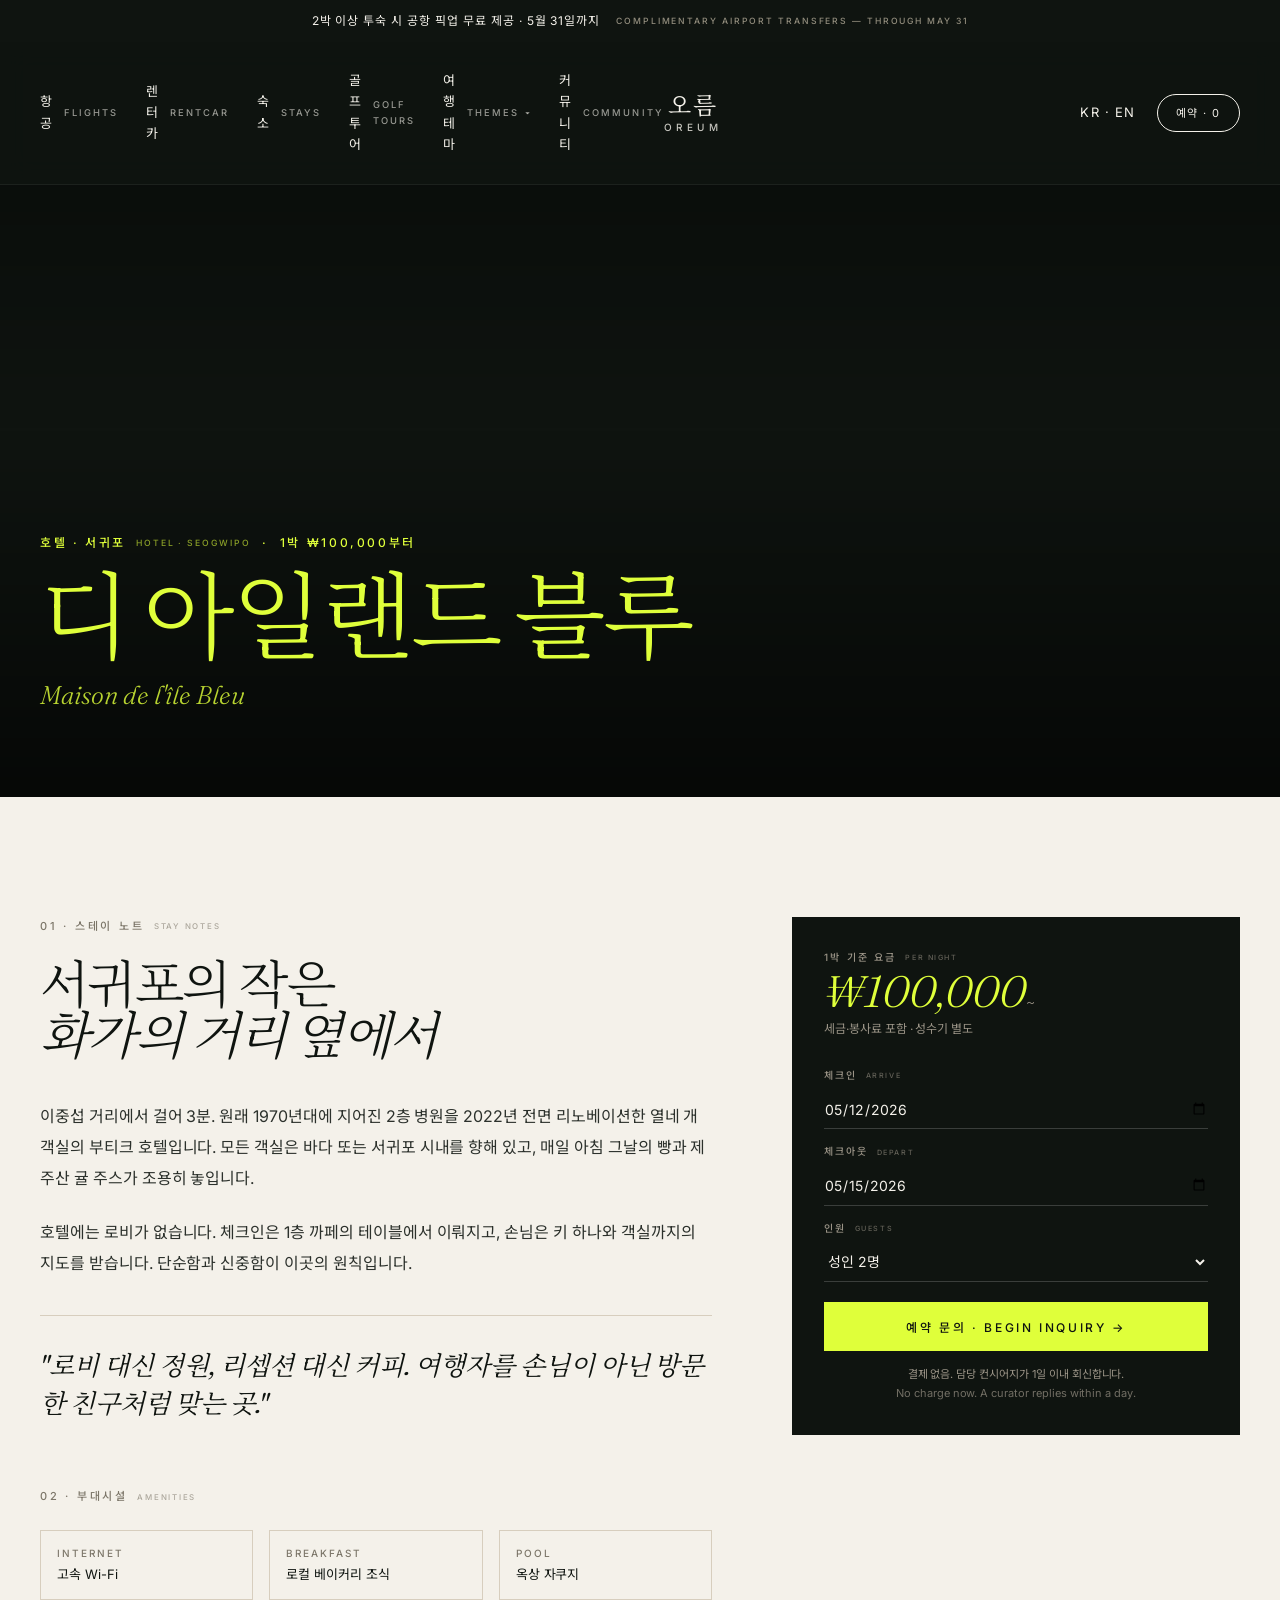
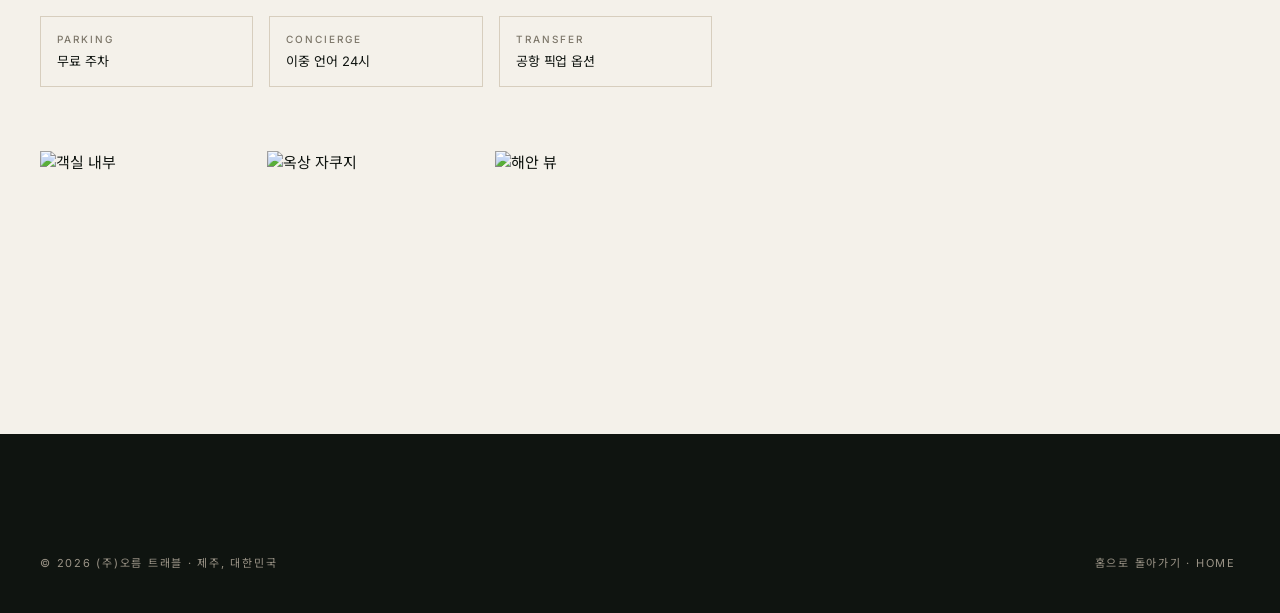
==== pages/stay.html @ 896212c9 "Add files via upload" ====
<!doctype html>
<html lang="ko">
<head>
<meta charset="utf-8">
<meta name="viewport" content="width=device-width,initial-scale=1">
<title>디 아일랜드 블루 · Maison de l'île Bleu — 오름 OREUM</title>
<link rel="preconnect" href="https://fonts.googleapis.com">
<link rel="preconnect" href="https://fonts.gstatic.com" crossorigin>
<link href="https://fonts.googleapis.com/css2?family=Fraunces:ital,opsz,wght@0,9..144,300;0,9..144,400;0,9..144,500;1,9..144,300;1,9..144,400&family=Inter:wght@300;400;500&family=Noto+Sans+KR:wght@300;400;500;700&family=Noto+Serif+KR:wght@300;400;500&display=swap" rel="stylesheet">
<link rel="stylesheet" href="../assets/css/style.css">
<style>
/* Stay detail specific */
.stay-hero{
  position:relative;min-height:68vh;padding:var(--pad);
  background-size:cover;background-position:center;
  display:flex;align-items:flex-end;
  color:var(--lime);
}
.stay-hero::after{content:"";position:absolute;inset:0;background:linear-gradient(180deg,rgba(0,0,0,.3) 0%,rgba(0,0,0,0) 40%,rgba(0,0,0,.6) 100%);z-index:1}
.stay-hero .inner{position:relative;z-index:2;max-width:var(--wrap);margin:0 auto;width:100%;padding-bottom:40px}
.stay-hero h1{font-family:var(--serif);font-size:clamp(52px,7.4vw,108px);font-weight:300;line-height:.95;letter-spacing:-0.03em;color:var(--lime);margin:0;max-width:16ch}
.stay-hero .alt{font-family:var(--serif);font-style:italic;font-weight:300;font-size:clamp(20px,2vw,28px);color:var(--lime);opacity:.82;margin:12px 0 0}

.detail{padding:120px 0;background:var(--paper);color:var(--ink)}
.detail .grid{display:grid;grid-template-columns:1.5fr 1fr;gap:80px;align-items:start}
.detail .prose{font-family:var(--sans);font-size:16px;line-height:1.95;color:var(--ink-3)}
.detail .prose p{margin:0 0 22px}
.detail .prose .pull{
  font-family:var(--serif);font-style:italic;font-weight:400;
  font-size:26px;line-height:1.45;color:var(--ink);
  border-top:1px solid var(--line);padding-top:32px;margin-top:36px;
}

.amenities{display:grid;grid-template-columns:repeat(3,1fr);gap:16px;margin-top:24px}
.amenity{
  border:1px solid var(--line);padding:14px 16px;
  font-family:var(--sans);font-size:13px;color:var(--ink);
}
.amenity strong{display:block;font-size:10px;letter-spacing:.2em;color:var(--mute);margin-bottom:3px;text-transform:uppercase;font-weight:500}

.booking{
  background:var(--ink);color:var(--paper);
  padding:32px;position:sticky;top:100px;
}
.booking .label{font-family:var(--sans);font-size:10px;letter-spacing:.22em;text-transform:uppercase;color:var(--mute-on-dark);margin:0 0 4px;font-weight:500}
.booking .price{font-family:var(--serif);font-style:italic;font-weight:300;font-size:44px;line-height:1;color:var(--lime);margin:0 0 6px}
.booking .per{font-family:var(--sans);font-size:12px;color:var(--mute-on-dark);margin:0 0 28px}
.booking .field{margin-bottom:14px}
.booking .field label{display:block;font-family:var(--sans);font-size:10px;letter-spacing:.2em;text-transform:uppercase;color:var(--mute-on-dark);margin-bottom:6px;font-weight:500}
.booking .field input,.booking .field select{
  width:100%;background:transparent;border:0;border-bottom:1px solid rgba(255,255,255,.18);
  padding:10px 0;font-family:var(--sans);font-size:14px;color:var(--paper);outline:none;
}
.booking .btn{
  display:block;width:100%;background:var(--lime);color:var(--ink);
  border:0;padding:16px;margin-top:20px;
  font-family:var(--sans);font-size:12px;font-weight:500;letter-spacing:.22em;text-transform:uppercase;
}
.booking .btn:hover{background:var(--lime-soft)}

.gallery{display:grid;grid-template-columns:repeat(3,1fr);gap:10px;margin-top:64px}
.gallery img{aspect-ratio:4/3;object-fit:cover;width:100%;height:100%}
</style>
</head>
<body>

<div class="announce">
  2박 이상 투숙 시 공항 픽업 무료 제공 · 5월 31일까지
  <span class="en">Complimentary airport transfers — through May 31</span>
</div>

<header class="site-nav" id="siteNav">
  <nav class="nav-left">
    <a href="../index.html#flight">항공 <span class="en">FLIGHTS</span></a>
    <a href="../index.html#rentcar">렌터카 <span class="en">RENTCAR</span></a>
    <a href="../index.html#stays">숙소 <span class="en">STAYS</span></a>
    <a href="../index.html#golf">골프투어 <span class="en">GOLF TOURS</span></a>
    <div class="has-sub">
      <a href="../index.html#themes" class="parent">여행테마 <span class="en">THEMES</span> <span class="caret" aria-hidden="true">▾</span></a>
      <div class="sub" role="menu">
        <a href="../index.html#group" role="menuitem">단체관광 <span class="en">GROUP TOURS</span></a>
        <a href="../index.html#vip" role="menuitem">VIP 의전 <span class="en">VIP PROTOCOL</span></a>
        <a href="../index.html#longstay" role="menuitem">한달살기 <span class="en">MONTHLY STAY</span></a>
      </div>
    </div>
    <a href="../index.html#community">커뮤니티 <span class="en">COMMUNITY</span></a>
  </nav>
  <a href="../index.html" class="brand">
    <span class="brand-ko">오름</span>
    <span class="brand-en">OREUM</span>
  </a>
  <div class="nav-right">
    <a href="#" class="lang">KR · EN</a>
    <a href="#" class="pill">예약 · 0</a>
  </div>
</header>

<!-- Stay hero -->
<section class="stay-hero" style="background-image:url('https://images.unsplash.com/photo-1566073771259-6a8506099945?w=2400&q=90');">
  <div class="inner">
    <p class="eyebrow">호텔 · 서귀포 <span class="en">HOTEL · SEOGWIPO</span> &nbsp;·&nbsp; 1박 ₩100,000부터</p>
    <h1>디 아일랜드 블루</h1>
    <p class="alt">Maison de l'île Bleu</p>
  </div>
</section>

<!-- Detail -->
<section class="detail">
  <div class="wrap">
    <div class="grid">
      <div>
        <p class="section-label">01 · 스테이 노트 <span class="en">STAY NOTES</span></p>
        <h2 class="display" style="font-size:clamp(36px,4vw,64px);max-width:18ch">서귀포의 작은<br><em>화가의 거리 옆에서</em></h2>
        <div class="prose" style="margin-top:40px">
          <p>이중섭 거리에서 걸어 3분. 원래 1970년대에 지어진 2층 병원을 2022년 전면 리노베이션한 열네 개 객실의 부티크 호텔입니다. 모든 객실은 바다 또는 서귀포 시내를 향해 있고, 매일 아침 그날의 빵과 제주산 귤 주스가 조용히 놓입니다.</p>
          <p>호텔에는 로비가 없습니다. 체크인은 1층 까페의 테이블에서 이뤄지고, 손님은 키 하나와 객실까지의 지도를 받습니다. 단순함과 신중함이 이곳의 원칙입니다.</p>
          <p class="pull">"로비 대신 정원, 리셉션 대신 커피. 여행자를 손님이 아닌 방문한 친구처럼 맞는 곳."</p>
        </div>

        <p class="section-label" style="margin-top:64px">02 · 부대시설 <span class="en">AMENITIES</span></p>
        <div class="amenities">
          <div class="amenity"><strong>INTERNET</strong>고속 Wi-Fi</div>
          <div class="amenity"><strong>BREAKFAST</strong>로컬 베이커리 조식</div>
          <div class="amenity"><strong>POOL</strong>옥상 자쿠지</div>
          <div class="amenity"><strong>PARKING</strong>무료 주차</div>
          <div class="amenity"><strong>CONCIERGE</strong>이중 언어 24시</div>
          <div class="amenity"><strong>TRANSFER</strong>공항 픽업 옵션</div>
        </div>

        <div class="gallery">
          <img src="https://images.unsplash.com/photo-1578683010236-d716f9a3f461?w=800&q=85" alt="객실 내부">
          <img src="https://images.unsplash.com/photo-1590490360182-c33d57733427?w=800&q=85" alt="옥상 자쿠지">
          <img src="https://images.unsplash.com/photo-1520250497591-112f2f40a3f4?w=800&q=85" alt="해안 뷰">
        </div>
      </div>

      <!-- Booking card -->
      <aside>
        <div class="booking">
          <p class="label">1박 기준 요금 <span class="en">PER NIGHT</span></p>
          <p class="price">₩100,000<span style="font-size:14px;color:var(--mute-on-dark);font-style:normal;font-family:var(--sans);letter-spacing:.1em">~</span></p>
          <p class="per">세금·봉사료 포함 · 성수기 별도</p>

          <div class="field">
            <label>체크인 <span class="en">ARRIVE</span></label>
            <input type="date" value="2026-05-12">
          </div>
          <div class="field">
            <label>체크아웃 <span class="en">DEPART</span></label>
            <input type="date" value="2026-05-15">
          </div>
          <div class="field">
            <label>인원 <span class="en">GUESTS</span></label>
            <select>
              <option>성인 2명</option>
              <option>성인 1명</option>
              <option>성인 2명 + 아동 1명</option>
              <option>성인 3명 이상</option>
            </select>
          </div>

          <button type="button" class="btn">예약 문의 · BEGIN INQUIRY →</button>
          <p style="font-family:var(--sans);font-size:11px;color:var(--mute-on-dark);margin:14px 0 0;line-height:1.7;text-align:center">
            결제 없음. 담당 컨시어지가 1일 이내 회신합니다.<br>
            <span style="opacity:.7">No charge now. A curator replies within a day.</span>
          </p>
        </div>
      </aside>
    </div>
  </div>
</section>

<!-- Footer (abbreviated) -->
<footer class="site-footer">
  <div class="wrap">
    <div class="foot-bottom" style="border:0;padding-top:0">
      <span>© 2026 (주)오름 트래블 · 제주, 대한민국</span>
      <span class="foot-meta">
        <a href="../index.html">홈으로 돌아가기 · HOME</a>
      </span>
    </div>
  </div>
</footer>

<script src="../assets/js/main.js" defer></script>
</body>
</html>
---- assets/css/style.css ----
/* =====================================================
   OREUM · 오름
   Premium Jeju travel studio — editorial landing page
   Style: Lime yellow serif / Dark + Cream
   Fonts: Fraunces + Noto Serif KR (serif display)
          Inter + Noto Sans KR (sans body)
   ===================================================== */

:root{
  --lime: #DFFF3A;
  --lime-soft: #F1FFB2;
  --ink: #0F1410;
  --ink-2: #1A201B;
  --ink-3: #2C312C;
  --paper: #F4F1EA;
  --paper-2: #EDE8DC;
  --sand: #D9CEB8;
  --mute: #7C7669;
  --mute-on-dark: #9B9487;
  --line: #D7CEBE;
  --line-dark: rgba(255,255,255,.12);

  --serif: 'Fraunces','Noto Serif KR',Georgia,'Nanum Myeongjo','Batang',serif;
  --sans:  'Inter','Noto Sans KR','Apple SD Gothic Neo',-apple-system,BlinkMacSystemFont,sans-serif;

  --wrap: 1400px;
  --pad: 40px;
}

/* ---------- Reset ---------- */
*,*::before,*::after{box-sizing:border-box}
html{scroll-behavior:smooth}
html,body{margin:0;padding:0}
body{
  font-family:var(--sans);
  background:var(--ink);
  color:var(--paper);
  font-size:15px;
  line-height:1.65;
  -webkit-font-smoothing:antialiased;
  -moz-osx-font-smoothing:grayscale;
  letter-spacing:-0.003em;
}
img{max-width:100%;display:block}
a{color:inherit;text-decoration:none;transition:color .25s,opacity .25s}
a:hover{opacity:.72}
button{font-family:inherit;cursor:pointer}
h1,h2,h3,h4,h5{margin:0;font-weight:400;letter-spacing:-0.02em}

.wrap{max-width:var(--wrap);margin:0 auto;padding:0 var(--pad)}

/* Bilingual label pattern: Korean primary, English secondary */
.en{
  display:inline-block;
  font-family:var(--sans);
  font-size:.72em;
  letter-spacing:.22em;
  opacity:.6;
  margin-left:.5em;
  vertical-align:.1em;
  text-transform:uppercase;
  font-weight:500;
}

/* Display typography */
.display{
  font-family:var(--serif);
  font-weight:300;
  line-height:1;
  letter-spacing:-0.03em;
}
.display em{font-style:italic;font-weight:300}
.display-inline{font-family:var(--serif);font-weight:300;line-height:.95;letter-spacing:-0.025em}
.display-inline em{font-style:italic;font-weight:300}
.display-sub{
  font-family:var(--serif);
  font-style:italic;
  font-weight:300;
  font-size:22px;
  margin:12px 0 0;
  letter-spacing:.005em;
}
.display-sub.muted{color:var(--mute)}
.on-dark-muted{color:var(--mute-on-dark)}
.on-ink-muted{color:var(--ink-3)}
.on-lime{color:var(--lime)}
.on-light{color:var(--paper)}

.section-label{
  font-family:var(--sans);
  font-size:11px;
  font-weight:500;
  letter-spacing:.25em;
  color:var(--mute);
  text-transform:uppercase;
  margin:0 0 24px;
}
.section-label.on-dark{color:var(--mute-on-dark)}
.eyebrow{
  color:var(--lime);
  font-family:var(--sans);
  font-size:12px;
  font-weight:500;
  letter-spacing:.22em;
  text-transform:uppercase;
  margin:0 0 20px;
}

/* ---------- Announcement ---------- */
.announce{
  background:var(--ink);
  color:var(--paper);
  text-align:center;
  padding:11px 24px;
  font-family:var(--sans);
  font-size:12px;
  letter-spacing:.08em;
}
.announce .en{color:var(--sand);opacity:.65;margin-left:12px}

/* ---------- Header ---------- */
.site-nav{
  position:sticky;top:0;z-index:50;
  display:grid;grid-template-columns:1fr auto 1fr;
  align-items:center;
  padding:22px var(--pad);
  background:rgba(15,20,16,.92);
  backdrop-filter:saturate(150%) blur(14px);
  -webkit-backdrop-filter:saturate(150%) blur(14px);
  border-bottom:1px solid rgba(255,255,255,.06);
  color:var(--paper);
}
.site-nav a{color:var(--paper)}
.nav-left{display:flex;gap:28px;font-family:var(--sans);font-size:13px;letter-spacing:.08em;font-weight:400;align-items:center;position:relative}
.nav-left > a,.nav-left .has-sub > a{color:var(--paper);padding:6px 0;display:inline-flex;align-items:center;gap:6px}
.has-sub{position:relative}
.has-sub .caret{font-size:10px;opacity:.7;transition:transform .2s}
.has-sub:hover .caret{transform:rotate(180deg)}
.has-sub .sub{
  position:absolute;top:100%;left:-14px;
  min-width:260px;
  background:rgba(15,20,16,.98);
  backdrop-filter:saturate(150%) blur(14px);
  -webkit-backdrop-filter:saturate(150%) blur(14px);
  border:1px solid rgba(255,255,255,.08);
  border-radius:4px;
  padding:10px 0;margin-top:8px;
  opacity:0;pointer-events:none;transform:translateY(-6px);
  transition:opacity .18s ease,transform .18s ease;
  z-index:60;
  box-shadow:0 20px 40px -20px rgba(0,0,0,.6);
}
.has-sub:hover .sub,.has-sub:focus-within .sub{opacity:1;pointer-events:auto;transform:translateY(0)}
.has-sub .sub a{
  display:block;padding:12px 20px;font-size:13px;color:var(--paper);
  border-left:2px solid transparent;
}
.has-sub .sub a:hover{
  background:rgba(223,255,58,.06);
  color:var(--lime);
  border-left-color:var(--lime);
  opacity:1;
}
.has-sub .sub a .en{color:var(--mute-on-dark);opacity:.75}
.nav-right{display:flex;justify-content:flex-end;gap:22px;align-items:center;font-family:var(--sans);font-size:13px;letter-spacing:.08em}
.brand{text-align:center;line-height:1}
.brand-ko{display:block;font-family:var(--serif);font-size:24px;letter-spacing:.08em;font-weight:400}
.brand-en{display:block;font-family:var(--sans);font-size:10px;letter-spacing:.45em;margin-top:4px;opacity:.8;font-weight:500}
.pill{
  display:inline-block;border:1px solid var(--paper);border-radius:999px;
  padding:9px 18px;font-size:11px;letter-spacing:.14em;
}

/* ---------- Hero ---------- */
.hero{
  position:relative;
  min-height:92vh;
  color:var(--lime);
  padding:80px var(--pad) 72px;
  display:flex;flex-direction:column;justify-content:flex-end;
  overflow:hidden;
}
.hero-bg{
  position:absolute;inset:0;
  background-size:cover;background-position:center;
  z-index:0;
}
.hero-inner{position:relative;z-index:2;max-width:var(--wrap);margin:0 auto;width:100%}
.hero .display{
  color:var(--lime);
  font-size:clamp(64px,10vw,148px);
  max-width:16ch;
}
.hero .display-sub{color:var(--lime);opacity:.85;font-size:clamp(20px,2.2vw,30px)}
.hero-lede{
  color:var(--lime);
  font-family:var(--sans);
  font-size:15px;
  line-height:1.75;
  font-weight:400;
  max-width:46ch;
  margin:28px 0 0;
}
.hero-foot{
  position:absolute;left:var(--pad);right:var(--pad);bottom:36px;z-index:3;
  display:flex;justify-content:space-between;align-items:center;
  color:var(--paper);font-family:var(--sans);font-size:11px;letter-spacing:.18em;text-transform:uppercase;
}
.counter{font-family:var(--serif);font-style:italic;font-size:15px;text-transform:none;letter-spacing:0;color:var(--paper)}
.counter b{font-style:normal;font-weight:400;color:var(--lime)}
.dots{display:flex;gap:8px;align-items:center}
.dot{width:32px;height:1px;background:rgba(255,255,255,.35)}
.dot.on{background:var(--lime);height:2px}
.place .en{color:var(--paper);opacity:.55}

/* ---------- Section chrome ---------- */
.section{padding:140px 0}
.section.light{background:var(--paper);color:var(--ink)}
.section.dark{background:var(--ink);color:var(--paper)}

.intro-grid{
  display:grid;grid-template-columns:1fr 1.2fr;
  gap:80px;align-items:start;
}
.intro-grid .display{font-size:clamp(44px,5.4vw,84px)}
.body-prose{font-family:var(--sans);font-size:16px;line-height:1.9;color:var(--ink-3);max-width:54ch}
.body-prose.on-dark{color:#C8C3B6}
.body-prose p{margin:0 0 22px}
.body-prose .sig{
  font-family:var(--serif);font-style:italic;font-size:22px;
  color:var(--ink);margin:32px 0 0;
}
.body-prose.on-dark .sig{color:var(--lime)}

/* ---------- Wide feature ---------- */
.wide{
  position:relative;
  min-height:64vh;
  background-size:cover;background-position:center;
  display:flex;align-items:flex-end;
  padding:80px var(--pad);
  color:var(--lime);
}
.wide-inner{max-width:var(--wrap);margin:0 auto;width:100%;position:relative;z-index:2}
.wide .display{color:var(--lime);font-size:clamp(48px,7.2vw,116px);max-width:18ch}
.wide .display-sub{color:var(--lime);opacity:.85;font-size:clamp(18px,2vw,26px)}
.wide .hero-lede{max-width:52ch}

/* ---------- Trails / Journeys ---------- */
.trails{display:grid;grid-template-columns:repeat(12,1fr);gap:48px 32px}
.trail{grid-column:span 4;display:block;color:var(--paper)}
.trail.t-1{grid-column:1/span 5;margin-top:40px}
.trail.t-2{grid-column:7/span 6}
.trail.t-3{grid-column:2/span 4;margin-top:32px}
.trail.t-4{grid-column:7/span 5}

.trail .ph{
  position:relative;overflow:hidden;
  aspect-ratio:4/5;
  background:#222 center/cover no-repeat;
  transition:transform .6s ease;
}
.trail.t-2 .ph,.trail.t-4 .ph{aspect-ratio:16/11}
.trail:hover .ph{transform:scale(1.015)}
.trail .ph::after{
  content:"";position:absolute;inset:0;
  background:linear-gradient(180deg,transparent 55%,rgba(0,0,0,.55) 100%);
  z-index:1;
}
.trail .badge{
  position:absolute;top:22px;left:22px;z-index:2;
  background:var(--lime);color:var(--ink);
  font-family:var(--sans);font-size:10px;font-weight:500;
  letter-spacing:.22em;text-transform:uppercase;
  padding:8px 14px;border-radius:999px;
}
.trail h3{
  position:absolute;left:30px;right:30px;bottom:26px;z-index:2;
  color:var(--lime);
  font-size:clamp(36px,4.4vw,64px);
  font-weight:300;
  line-height:.95;
}
.trail-meta{
  margin-top:20px;
  display:flex;gap:14px;align-items:center;flex-wrap:wrap;
  font-family:var(--sans);font-size:11px;letter-spacing:.18em;text-transform:uppercase;
  color:var(--paper);
}
.trail-meta .sep{color:var(--mute-on-dark)}
.trail-desc{
  color:#C8C3B6;font-family:var(--sans);font-size:14px;
  line-height:1.7;max-width:48ch;margin:12px 0 0;
}
.trail-desc.en{color:#8F887A;font-size:13px;font-style:italic;margin-top:4px}

/* ---------- Quote ---------- */
.quote-sec{padding:140px 0;text-align:center}
.quote-sec.dark{background:var(--ink);border-top:1px solid var(--line-dark)}
.quote-ko{
  font-family:var(--serif);font-weight:400;
  font-size:clamp(28px,4vw,52px);
  line-height:1.35;letter-spacing:-0.02em;
  max-width:26ch;margin:0 auto;
  color:var(--lime);
}
.quote-ko em{font-style:italic;font-weight:300}
.quote-en{
  font-family:var(--serif);font-style:italic;font-weight:300;
  font-size:clamp(18px,1.6vw,24px);line-height:1.4;
  color:var(--lime);opacity:.72;max-width:52ch;
  margin:24px auto 0;
}
.quote-sec cite{
  display:block;margin-top:36px;
  font-family:var(--sans);font-style:normal;
  font-size:11px;letter-spacing:.25em;text-transform:uppercase;
  color:var(--mute-on-dark);
}

/* ---------- Stays ---------- */
.stays-head{
  display:flex;justify-content:space-between;align-items:flex-end;
  margin-bottom:56px;flex-wrap:wrap;gap:24px;
}
.stays-head .display{font-size:clamp(40px,5vw,78px)}
.stays-tabs{
  display:flex;gap:26px;flex-wrap:wrap;
  font-family:var(--sans);font-size:12px;letter-spacing:.14em;
}
.stays-tabs a{color:var(--mute-on-dark);padding-bottom:6px;border-bottom:1px solid transparent}
.stays-tabs a.on{color:var(--lime);border-bottom-color:var(--lime)}

.stays{display:grid;grid-template-columns:repeat(3,minmax(0,1fr));gap:56px 28px}
.stay{display:block;color:var(--paper)}
.stay .ph{
  aspect-ratio:3/2;overflow:hidden;margin-bottom:18px;
  background:#222;
}
.stay .ph img{
  width:100%;height:100%;object-fit:cover;
  transition:transform .6s ease;
}
.stay:hover .ph img{transform:scale(1.03)}
.stay .chip{
  font-family:var(--sans);font-size:10px;font-weight:500;
  letter-spacing:.22em;text-transform:uppercase;
  color:var(--lime);margin:0 0 10px;
}
.stay .row{
  display:flex;justify-content:space-between;align-items:flex-start;gap:14px;
}
.stay h3{
  font-family:var(--serif);font-size:22px;font-weight:400;
  letter-spacing:-0.015em;line-height:1.2;
}
.stay .alt-title{
  font-family:var(--serif);font-style:italic;font-weight:300;
  font-size:14px;color:var(--mute-on-dark);margin:4px 0 6px;
}
.stay .loc{
  font-family:var(--sans);font-size:13px;color:var(--mute-on-dark);margin:0;
}
.stay .price{
  font-family:var(--serif);font-style:italic;font-weight:400;
  font-size:20px;color:var(--lime);text-align:right;white-space:nowrap;
  line-height:1.2;
}
.stay .price small{
  display:block;font-family:var(--sans);font-style:normal;font-size:10px;
  font-weight:500;letter-spacing:.15em;color:var(--mute-on-dark);
  text-transform:uppercase;margin-top:2px;
}

.view-all-wrap{text-align:center;margin-top:72px}
.view-all{
  display:inline-block;padding-bottom:6px;
  font-family:var(--sans);font-size:13px;letter-spacing:.18em;text-transform:uppercase;
  color:var(--lime);border-bottom:1px solid var(--lime);
}

/* ---------- Journal ---------- */
.journal{display:grid;grid-template-columns:repeat(3,1fr);gap:44px 32px}
.article .ph{
  aspect-ratio:3/2;background:#ccc center/cover no-repeat;margin-bottom:18px;
}
.article .cat{
  font-family:var(--sans);font-size:10px;letter-spacing:.22em;text-transform:uppercase;
  color:var(--ink-3);margin:0 0 8px;font-weight:500;
}
.article h3{font-family:var(--serif);font-size:24px;font-weight:400;letter-spacing:-0.01em;line-height:1.25}
.article .alt-title{font-family:var(--serif);font-style:italic;font-weight:300;font-size:14px;color:var(--mute);margin:2px 0 10px}
.article .snippet{font-family:var(--sans);font-size:14px;color:var(--ink-3);line-height:1.7;margin:0}

/* ---------- CTA ---------- */
.cta{
  background:var(--lime);color:var(--ink);
  padding:140px 0;
}
.cta-grid{
  display:grid;grid-template-columns:1fr 1fr;gap:64px;align-items:end;
  max-width:var(--wrap);margin:0 auto;padding:0 var(--pad);
}
.cta .display{font-size:clamp(48px,6vw,104px);color:var(--ink)}
.cta .display em{color:var(--ink-2)}
.cta-lede{
  font-family:var(--sans);font-size:15px;line-height:1.85;
  max-width:44ch;color:var(--ink-3);margin:0 0 28px;
}
.cta-form{display:flex;gap:0;max-width:560px;border:1px solid var(--ink);background:transparent}
.cta-form input{
  flex:1;border:0;background:transparent;
  padding:16px 22px;font-family:var(--sans);font-size:14px;color:var(--ink);outline:none;
}
.cta-form input::placeholder{color:var(--ink-3);letter-spacing:.04em}
.cta-form button{
  background:var(--ink);color:var(--lime);border:0;
  padding:0 26px;font-family:var(--sans);font-size:11px;font-weight:500;
  letter-spacing:.22em;text-transform:uppercase;
  display:inline-flex;align-items:center;gap:10px;
}
.cta-form button span{font-size:16px}
.cta-form button:hover{background:var(--ink-2)}

/* ---------- Footer ---------- */
.site-footer{background:var(--ink);color:var(--paper);padding:120px 0 40px}
.foot-grid{
  display:grid;grid-template-columns:1.3fr 1fr 1fr 1fr 1fr;gap:48px;
  margin-bottom:80px;
}
.foot-brand .foot-word{
  font-family:var(--serif);font-style:italic;font-weight:300;
  font-size:64px;line-height:.9;letter-spacing:-0.035em;
  color:var(--lime);margin:0;
}
.foot-brand .foot-ko{
  font-family:var(--sans);font-size:13px;letter-spacing:.5em;
  color:var(--lime);margin:8px 0 18px;opacity:.85;
}
.foot-bio{
  font-family:var(--sans);font-size:13px;color:var(--mute-on-dark);
  max-width:34ch;line-height:1.8;margin:0;
}
.site-footer h5{
  font-family:var(--sans);font-size:11px;font-weight:500;
  letter-spacing:.22em;text-transform:uppercase;
  margin:0 0 20px;color:var(--paper);
}
.site-footer ul{list-style:none;padding:0;margin:0;display:flex;flex-direction:column;gap:11px}
.site-footer ul li{font-family:var(--sans);font-size:14px;color:var(--paper)}
.site-footer ul li a{color:var(--paper);opacity:.75}
.site-footer ul li a:hover{opacity:1;color:var(--lime)}
.cs-tel{
  font-family:var(--serif);font-style:italic;font-weight:300;
  font-size:24px;color:var(--lime);margin-bottom:4px;
}
.cs-hours{color:var(--mute-on-dark);font-size:12px;line-height:1.75}

.foot-bottom{
  display:flex;justify-content:space-between;align-items:center;
  padding-top:32px;border-top:1px solid var(--line-dark);
  font-family:var(--sans);font-size:11px;letter-spacing:.16em;text-transform:uppercase;
  color:var(--mute-on-dark);flex-wrap:wrap;gap:16px;
}
.foot-meta a{color:var(--mute-on-dark);margin:0 4px}
.foot-meta a:hover{color:var(--lime)}

/* ---------- Responsive ---------- */
@media(max-width:1024px){
  :root{--pad:28px}
  .nav-left,.nav-right>a:not(.pill){display:none}
  .has-sub .sub{position:static;opacity:1;pointer-events:auto;transform:none;box-shadow:none;background:transparent;border:0;padding:0;margin:0;min-width:0}
  .site-nav{grid-template-columns:auto 1fr auto}
  .intro-grid{grid-template-columns:1fr;gap:32px}
  .trails{grid-template-columns:1fr;gap:48px}
  .trail,.trail.t-1,.trail.t-2,.trail.t-3,.trail.t-4{grid-column:1/-1;margin-top:0}
  .trail .ph{aspect-ratio:16/10}
  .stays,.journal{grid-template-columns:1fr 1fr;gap:40px 24px}
  .cta-grid{grid-template-columns:1fr;gap:32px}
  .foot-grid{grid-template-columns:1fr 1fr;gap:40px}
  .section{padding:100px 0}
  .quote-sec{padding:100px 0}
  .cta{padding:100px 0}
  .hero{min-height:80vh}
}
@media(max-width:640px){
  :root{--pad:20px}
  .hero{min-height:70vh;padding-top:60px;padding-bottom:56px}
  .hero .display{font-size:52px}
  .intro-grid .display{font-size:40px}
  .wide{min-height:50vh}
  .wide .display{font-size:42px}
  .stays,.journal{grid-template-columns:1fr}
  .foot-grid{grid-template-columns:1fr;gap:32px}
  .cta-form{flex-direction:column;border:0}
  .cta-form input{border:1px solid var(--ink);padding:14px 18px}
  .cta-form button{padding:16px;margin-top:1px}
  .announce{font-size:11px}
  .announce .en{display:none}
  .stays-tabs{font-size:11px;gap:18px}
}

/* ---------- Motion ---------- */
@media(prefers-reduced-motion:no-preference){
  .reveal{opacity:0;transform:translateY(24px);transition:opacity .8s ease,transform .8s ease}
  .reveal.on{opacity:1;transform:none}
}
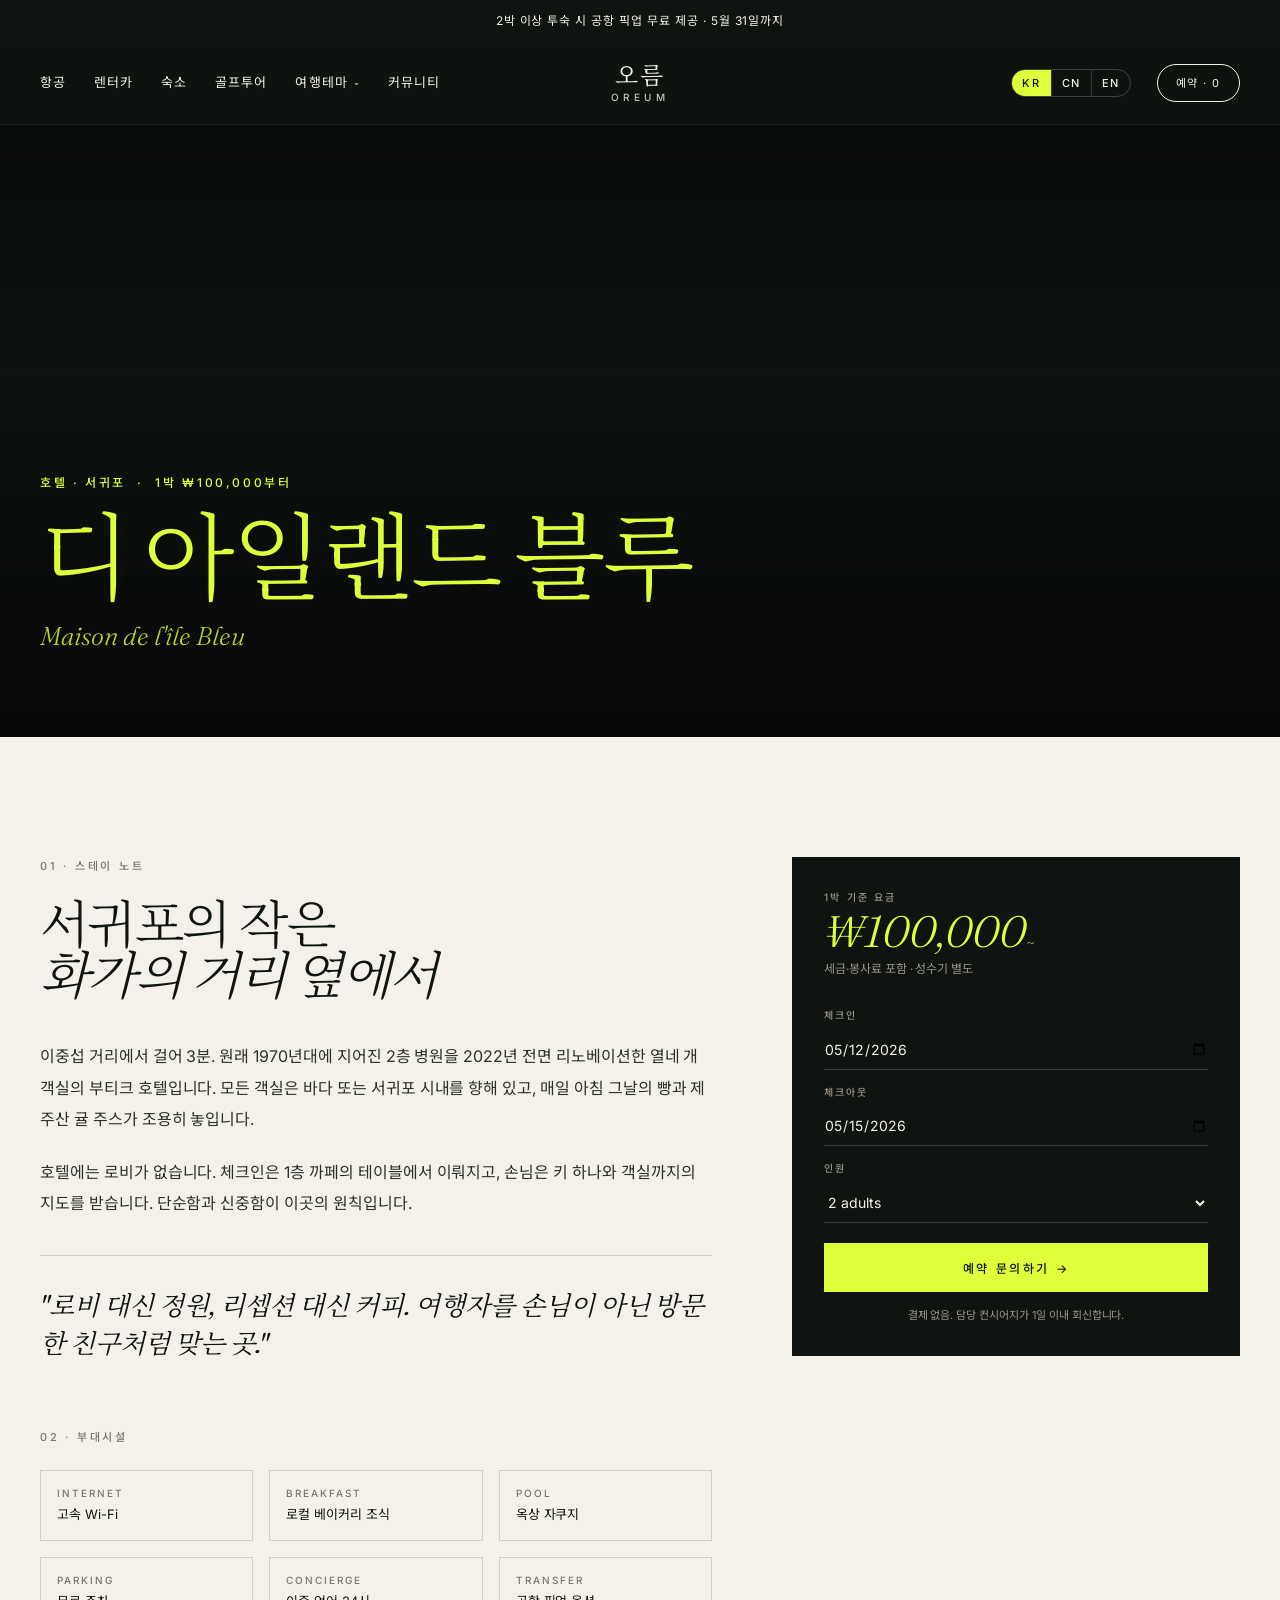
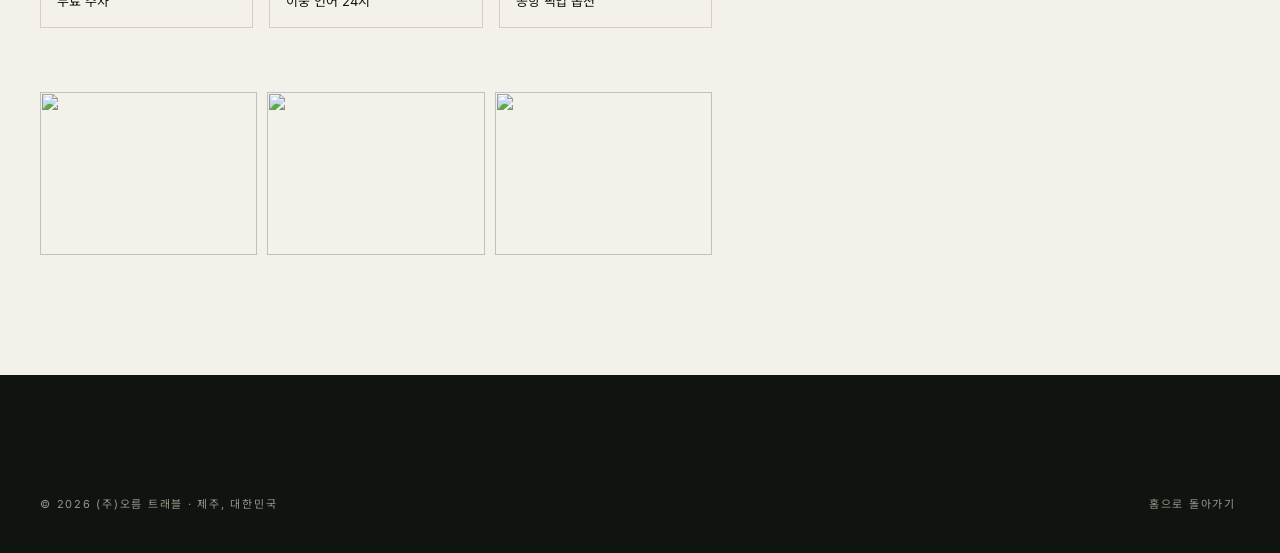
==== commit 256388c0: "Add files via upload" ====
--- a/pages/stay.html
+++ b/pages/stay.html
@@ -1,12 +1,12 @@
 <!doctype html>
-<html lang="ko">
+<html class="lang-ko" lang="ko">
 <head>
 <meta charset="utf-8">
 <meta name="viewport" content="width=device-width,initial-scale=1">
 <title>디 아일랜드 블루 · Maison de l'île Bleu — 오름 OREUM</title>
 <link rel="preconnect" href="https://fonts.googleapis.com">
 <link rel="preconnect" href="https://fonts.gstatic.com" crossorigin>
-<link href="https://fonts.googleapis.com/css2?family=Fraunces:ital,opsz,wght@0,9..144,300;0,9..144,400;0,9..144,500;1,9..144,300;1,9..144,400&family=Inter:wght@300;400;500&family=Noto+Sans+KR:wght@300;400;500;700&family=Noto+Serif+KR:wght@300;400;500&display=swap" rel="stylesheet">
+<link href="https://fonts.googleapis.com/css2?family=Fraunces:ital,opsz,wght@0,9..144,300;0,9..144,400;0,9..144,500;1,9..144,300;1,9..144,400&family=Inter:wght@300;400;500&family=Noto+Sans+KR:wght@300;400;500;700&family=Noto+Serif+KR:wght@300;400;500&family=Noto+Sans+SC:wght@300;400;500;700&family=Noto+Serif+SC:wght@300;400;500;700&display=swap" rel="stylesheet">
 <link rel="stylesheet" href="../assets/css/style.css">
 <style>
 /* Stay detail specific */
@@ -65,42 +65,68 @@
 <body>
 
 <div class="announce">
-  2박 이상 투숙 시 공항 픽업 무료 제공 · 5월 31일까지
-  <span class="en">Complimentary airport transfers — through May 31</span>
+  <span class="t-ko">2박 이상 투숙 시 공항 픽업 무료 제공 · 5월 31일까지</span>
+  <span class="t-cn">住宿2晚以上免费机场接送 · 截至5月31日</span>
+  <span class="t-en">Complimentary airport transfers for stays of 2+ nights — through May 31</span>
 </div>
 
 <header class="site-nav" id="siteNav">
   <nav class="nav-left">
-    <a href="../index.html#flight">항공 <span class="en">FLIGHTS</span></a>
-    <a href="../index.html#rentcar">렌터카 <span class="en">RENTCAR</span></a>
-    <a href="../index.html#stays">숙소 <span class="en">STAYS</span></a>
-    <a href="../index.html#golf">골프투어 <span class="en">GOLF TOURS</span></a>
+    <a href="../index.html#flight"><span class="t-ko">항공</span><span class="t-cn">机票</span><span class="t-en">Flights</span></a>
+    <a href="../index.html#rentcar"><span class="t-ko">렌터카</span><span class="t-cn">租车</span><span class="t-en">Rentcar</span></a>
+    <a href="../index.html#stays"><span class="t-ko">숙소</span><span class="t-cn">住宿</span><span class="t-en">Stays</span></a>
+    <a href="../index.html#golf"><span class="t-ko">골프투어</span><span class="t-cn">高尔夫之旅</span><span class="t-en">Golf Tours</span></a>
     <div class="has-sub">
-      <a href="../index.html#themes" class="parent">여행테마 <span class="en">THEMES</span> <span class="caret" aria-hidden="true">▾</span></a>
+      <a href="../index.html#themes" class="parent">
+        <span class="t-ko">여행테마</span>
+        <span class="t-cn">主题旅行</span>
+        <span class="t-en">Themes</span>
+        <span class="caret" aria-hidden="true">▾</span>
+      </a>
       <div class="sub" role="menu">
-        <a href="../index.html#group" role="menuitem">단체관광 <span class="en">GROUP TOURS</span></a>
-        <a href="../index.html#vip" role="menuitem">VIP 의전 <span class="en">VIP PROTOCOL</span></a>
-        <a href="../index.html#longstay" role="menuitem">한달살기 <span class="en">MONTHLY STAY</span></a>
+        <a href="../index.html#group" role="menuitem"><span class="t-ko">단체관광</span><span class="t-cn">团队旅游</span><span class="t-en">Group Tours</span></a>
+        <a href="../index.html#vip" role="menuitem"><span class="t-ko">VIP 의전</span><span class="t-cn">VIP 接待</span><span class="t-en">VIP Protocol</span></a>
+        <a href="../index.html#longstay" role="menuitem"><span class="t-ko">한달살기</span><span class="t-cn">长居济州</span><span class="t-en">Monthly Stay</span></a>
       </div>
     </div>
-    <a href="../index.html#community">커뮤니티 <span class="en">COMMUNITY</span></a>
+    <a href="../index.html#community"><span class="t-ko">커뮤니티</span><span class="t-cn">社区</span><span class="t-en">Community</span></a>
   </nav>
   <a href="../index.html" class="brand">
     <span class="brand-ko">오름</span>
     <span class="brand-en">OREUM</span>
   </a>
   <div class="nav-right">
-    <a href="#" class="lang">KR · EN</a>
-    <a href="#" class="pill">예약 · 0</a>
+    <div class="lang-toggle" role="group" aria-label="Language">
+      <button type="button" data-lang="ko" class="on">KR</button>
+      <button type="button" data-lang="cn">CN</button>
+      <button type="button" data-lang="en">EN</button>
+    </div>
+    <a href="#" class="pill"><span class="t-ko">예약 · 0</span><span class="t-cn">预订 · 0</span><span class="t-en">Book · 0</span></a>
   </div>
 </header>
 
 <!-- Stay hero -->
 <section class="stay-hero" style="background-image:url('https://images.unsplash.com/photo-1566073771259-6a8506099945?w=2400&q=90');">
   <div class="inner">
-    <p class="eyebrow">호텔 · 서귀포 <span class="en">HOTEL · SEOGWIPO</span> &nbsp;·&nbsp; 1박 ₩100,000부터</p>
-    <h1>디 아일랜드 블루</h1>
-    <p class="alt">Maison de l'île Bleu</p>
+    <p class="eyebrow">
+      <span class="t-ko">호텔 · 서귀포</span>
+      <span class="t-cn">酒店 · 西归浦</span>
+      <span class="t-en">Hotel · Seogwipo</span>
+      &nbsp;·&nbsp;
+      <span class="t-ko">1박 ₩100,000부터</span>
+      <span class="t-cn">每晚 ₩100,000起</span>
+      <span class="t-en">From ₩100,000 / night</span>
+    </p>
+    <h1>
+      <span class="t-ko">디 아일랜드 블루</span>
+      <span class="t-cn">蓝岛之家</span>
+      <span class="t-en">Maison de l'île Bleu</span>
+    </h1>
+    <p class="alt">
+      <span class="t-ko">Maison de l'île Bleu</span>
+      <span class="t-cn">Maison de l'île Bleu</span>
+      <span class="t-en">디 아일랜드 블루</span>
+    </p>
   </div>
 </section>
 
@@ -109,60 +135,89 @@
   <div class="wrap">
     <div class="grid">
       <div>
-        <p class="section-label">01 · 스테이 노트 <span class="en">STAY NOTES</span></p>
-        <h2 class="display" style="font-size:clamp(36px,4vw,64px);max-width:18ch">서귀포의 작은<br><em>화가의 거리 옆에서</em></h2>
+        <p class="section-label">
+          <span class="t-ko">01 · 스테이 노트</span>
+          <span class="t-cn">01 · 住宿手记</span>
+          <span class="t-en">01 · STAY NOTES</span>
+        </p>
+        <h2 class="display" style="font-size:clamp(36px,4vw,64px);max-width:18ch">
+          <span class="t-ko">서귀포의 작은<br><em>화가의 거리 옆에서</em></span>
+          <span class="t-cn">西归浦的小<br><em>画家之街旁</em></span>
+          <span class="t-en">A small house beside<br><em>the painter's street</em></span>
+        </h2>
         <div class="prose" style="margin-top:40px">
-          <p>이중섭 거리에서 걸어 3분. 원래 1970년대에 지어진 2층 병원을 2022년 전면 리노베이션한 열네 개 객실의 부티크 호텔입니다. 모든 객실은 바다 또는 서귀포 시내를 향해 있고, 매일 아침 그날의 빵과 제주산 귤 주스가 조용히 놓입니다.</p>
-          <p>호텔에는 로비가 없습니다. 체크인은 1층 까페의 테이블에서 이뤄지고, 손님은 키 하나와 객실까지의 지도를 받습니다. 단순함과 신중함이 이곳의 원칙입니다.</p>
-          <p class="pull">"로비 대신 정원, 리셉션 대신 커피. 여행자를 손님이 아닌 방문한 친구처럼 맞는 곳."</p>
-        </div>
-
-        <p class="section-label" style="margin-top:64px">02 · 부대시설 <span class="en">AMENITIES</span></p>
+          <div class="t-ko">
+            <p>이중섭 거리에서 걸어 3분. 원래 1970년대에 지어진 2층 병원을 2022년 전면 리노베이션한 열네 개 객실의 부티크 호텔입니다. 모든 객실은 바다 또는 서귀포 시내를 향해 있고, 매일 아침 그날의 빵과 제주산 귤 주스가 조용히 놓입니다.</p>
+            <p>호텔에는 로비가 없습니다. 체크인은 1층 까페의 테이블에서 이뤄지고, 손님은 키 하나와 객실까지의 지도를 받습니다. 단순함과 신중함이 이곳의 원칙입니다.</p>
+            <p class="pull">"로비 대신 정원, 리셉션 대신 커피. 여행자를 손님이 아닌 방문한 친구처럼 맞는 곳."</p>
+          </div>
+          <div class="t-cn">
+            <p>距离李仲燮街步行3分钟。一栋始建于1970年代的两层医院, 2022年全面翻新后, 成为拥有十四间客房的精品酒店。所有客房面朝大海或西归浦市区, 每天清晨静静送上当日烘焙的面包与济州橘子汁。</p>
+            <p>酒店没有大堂。入住在一楼咖啡馆的餐桌上完成, 客人只会收到一把钥匙与通往客房的手绘地图。简朴与谨慎是这里的原则。</p>
+            <p class="pull">"以庭院代替大堂, 以咖啡代替前台。将旅人视作来访的朋友, 而非客人。"</p>
+          </div>
+          <div class="t-en">
+            <p>Three minutes on foot from Lee Jung-seop Street. A two-storey hospital built in the 1970s, fully renovated in 2022 into a fourteen-room boutique hotel. Every room faces the sea or Seogwipo's centre; each morning, a small loaf and Jeju tangerine juice are set out in quiet.</p>
+            <p>There is no lobby. Check-in happens at a table in the ground-floor café; guests receive a single key and a hand-drawn map to their room. Simplicity and discretion are the house rules.</p>
+            <p class="pull">"A garden in place of a lobby, coffee in place of reception. A house that receives the traveller as a friend who has come to visit."</p>
+          </div>
+        </div>
+
+        <p class="section-label" style="margin-top:64px">
+          <span class="t-ko">02 · 부대시설</span>
+          <span class="t-cn">02 · 设施</span>
+          <span class="t-en">02 · AMENITIES</span>
+        </p>
         <div class="amenities">
-          <div class="amenity"><strong>INTERNET</strong>고속 Wi-Fi</div>
-          <div class="amenity"><strong>BREAKFAST</strong>로컬 베이커리 조식</div>
-          <div class="amenity"><strong>POOL</strong>옥상 자쿠지</div>
-          <div class="amenity"><strong>PARKING</strong>무료 주차</div>
-          <div class="amenity"><strong>CONCIERGE</strong>이중 언어 24시</div>
-          <div class="amenity"><strong>TRANSFER</strong>공항 픽업 옵션</div>
+          <div class="amenity"><strong>INTERNET</strong><span class="t-ko">고속 Wi-Fi</span><span class="t-cn">高速 Wi-Fi</span><span class="t-en">High-speed Wi-Fi</span></div>
+          <div class="amenity"><strong>BREAKFAST</strong><span class="t-ko">로컬 베이커리 조식</span><span class="t-cn">本地烘焙早餐</span><span class="t-en">Local bakery breakfast</span></div>
+          <div class="amenity"><strong>POOL</strong><span class="t-ko">옥상 자쿠지</span><span class="t-cn">屋顶按摩浴缸</span><span class="t-en">Rooftop jacuzzi</span></div>
+          <div class="amenity"><strong>PARKING</strong><span class="t-ko">무료 주차</span><span class="t-cn">免费停车</span><span class="t-en">Complimentary parking</span></div>
+          <div class="amenity"><strong>CONCIERGE</strong><span class="t-ko">이중 언어 24시</span><span class="t-cn">双语礼宾 24h</span><span class="t-en">Bilingual concierge 24h</span></div>
+          <div class="amenity"><strong>TRANSFER</strong><span class="t-ko">공항 픽업 옵션</span><span class="t-cn">机场接送选项</span><span class="t-en">Airport transfer option</span></div>
         </div>
 
         <div class="gallery">
-          <img src="https://images.unsplash.com/photo-1578683010236-d716f9a3f461?w=800&q=85" alt="객실 내부">
-          <img src="https://images.unsplash.com/photo-1590490360182-c33d57733427?w=800&q=85" alt="옥상 자쿠지">
-          <img src="https://images.unsplash.com/photo-1520250497591-112f2f40a3f4?w=800&q=85" alt="해안 뷰">
+          <img src="https://images.unsplash.com/photo-1578683010236-d716f9a3f461?w=800&q=85" alt="">
+          <img src="https://images.unsplash.com/photo-1590490360182-c33d57733427?w=800&q=85" alt="">
+          <img src="https://images.unsplash.com/photo-1520250497591-112f2f40a3f4?w=800&q=85" alt="">
         </div>
       </div>
 
       <!-- Booking card -->
       <aside>
         <div class="booking">
-          <p class="label">1박 기준 요금 <span class="en">PER NIGHT</span></p>
+          <p class="label"><span class="t-ko">1박 기준 요금</span><span class="t-cn">每晚价格</span><span class="t-en">Per night</span></p>
           <p class="price">₩100,000<span style="font-size:14px;color:var(--mute-on-dark);font-style:normal;font-family:var(--sans);letter-spacing:.1em">~</span></p>
-          <p class="per">세금·봉사료 포함 · 성수기 별도</p>
+          <p class="per">
+            <span class="t-ko">세금·봉사료 포함 · 성수기 별도</span>
+            <span class="t-cn">含税及服务费 · 旺季另计</span>
+            <span class="t-en">Tax &amp; service incl. · Peak rates apply</span>
+          </p>
 
           <div class="field">
-            <label>체크인 <span class="en">ARRIVE</span></label>
+            <label><span class="t-ko">체크인</span><span class="t-cn">入住</span><span class="t-en">Arrive</span></label>
             <input type="date" value="2026-05-12">
           </div>
           <div class="field">
-            <label>체크아웃 <span class="en">DEPART</span></label>
+            <label><span class="t-ko">체크아웃</span><span class="t-cn">退房</span><span class="t-en">Depart</span></label>
             <input type="date" value="2026-05-15">
           </div>
           <div class="field">
-            <label>인원 <span class="en">GUESTS</span></label>
+            <label><span class="t-ko">인원</span><span class="t-cn">人数</span><span class="t-en">Guests</span></label>
             <select>
-              <option>성인 2명</option>
-              <option>성인 1명</option>
-              <option>성인 2명 + 아동 1명</option>
-              <option>성인 3명 이상</option>
+              <option><span>2 adults</span></option>
+              <option>1 adult</option>
+              <option>2 adults + 1 child</option>
+              <option>3+ adults</option>
             </select>
           </div>
 
-          <button type="button" class="btn">예약 문의 · BEGIN INQUIRY →</button>
+          <button type="button" class="btn"><span class="t-ko">예약 문의하기</span><span class="t-cn">咨询预订</span><span class="t-en">Begin inquiry</span> →</button>
           <p style="font-family:var(--sans);font-size:11px;color:var(--mute-on-dark);margin:14px 0 0;line-height:1.7;text-align:center">
-            결제 없음. 담당 컨시어지가 1일 이내 회신합니다.<br>
-            <span style="opacity:.7">No charge now. A curator replies within a day.</span>
+            <span class="t-ko">결제 없음. 담당 컨시어지가 1일 이내 회신합니다.</span>
+            <span class="t-cn">无需付款。专属礼宾将在1日内回复。</span>
+            <span class="t-en">No charge now. A concierge will reply within one working day.</span>
           </p>
         </div>
       </aside>
@@ -176,7 +231,7 @@
     <div class="foot-bottom" style="border:0;padding-top:0">
       <span>© 2026 (주)오름 트래블 · 제주, 대한민국</span>
       <span class="foot-meta">
-        <a href="../index.html">홈으로 돌아가기 · HOME</a>
+        <a href="../index.html"><span class="t-ko">홈으로 돌아가기</span><span class="t-cn">返回首页</span><span class="t-en">Back to home</span></a>
       </span>
     </div>
   </div>
--- a/assets/css/style.css
+++ b/assets/css/style.css
@@ -49,18 +49,43 @@
 
 .wrap{max-width:var(--wrap);margin:0 auto;padding:0 var(--pad)}
 
-/* Bilingual label pattern: Korean primary, English secondary */
+/* =========================================================
+   Language toggle system — .t-ko / .t-cn / .t-en
+   ========================================================= */
+
+/* Show only the active language — default = Korean */
+html.lang-ko .t-cn,
+html.lang-ko .t-en,
+html.lang-cn .t-ko,
+html.lang-cn .t-en,
+html.lang-en .t-ko,
+html.lang-en .t-cn{ display:none !important; }
+
+/* Legacy small inline English label pattern (kept for back-compat; not used in new markup) */
 .en{
-  display:inline-block;
-  font-family:var(--sans);
-  font-size:.72em;
-  letter-spacing:.22em;
-  opacity:.6;
-  margin-left:.5em;
-  vertical-align:.1em;
-  text-transform:uppercase;
-  font-weight:500;
-}
+  display:inline-block;font-family:var(--sans);font-size:.72em;letter-spacing:.22em;
+  opacity:.6;margin-left:.5em;vertical-align:.1em;text-transform:uppercase;font-weight:500;
+}
+
+/* Chinese typography — use Noto Sans/Serif SC when lang-cn active */
+html.lang-cn body{font-family:'Inter','Noto Sans SC','Noto Sans KR',sans-serif}
+html.lang-cn h1,html.lang-cn h2,html.lang-cn h3,html.lang-cn h4,html.lang-cn h5,
+html.lang-cn .display,html.lang-cn .display-inline,html.lang-cn .display-sub,
+html.lang-cn .brand-ko{font-family:'Fraunces','Noto Serif SC','Noto Serif KR',serif}
+
+/* Language toggle buttons */
+.lang-toggle{
+  display:inline-flex;align-items:center;border:1px solid rgba(255,255,255,.2);
+  border-radius:999px;overflow:hidden;margin-right:4px;
+}
+.lang-toggle button{
+  background:transparent;border:0;color:var(--paper);
+  padding:6px 10px;font-family:var(--sans);font-size:11px;font-weight:500;letter-spacing:.14em;
+  cursor:pointer;transition:background .2s,color .2s;
+}
+.lang-toggle button + button{border-left:1px solid rgba(255,255,255,.15)}
+.lang-toggle button:hover{color:var(--lime)}
+.lang-toggle button.on{background:var(--lime);color:var(--ink)}
 
 /* Display typography */
 .display{
@@ -331,7 +356,7 @@
 .stays-tabs a{color:var(--mute-on-dark);padding-bottom:6px;border-bottom:1px solid transparent}
 .stays-tabs a.on{color:var(--lime);border-bottom-color:var(--lime)}
 
-.stays{display:grid;grid-template-columns:repeat(3,minmax(0,1fr));gap:56px 28px}
+.stays{display:grid;grid-template-columns:repeat(4,minmax(0,1fr));gap:56px 20px}
 .stay{display:block;color:var(--paper)}
 .stay .ph{
   aspect-ratio:3/2;overflow:hidden;margin-bottom:18px;
@@ -467,15 +492,49 @@
 
 /* ---------- Responsive ---------- */
 @media(max-width:1024px){
-  :root{--pad:28px}
-  .nav-left,.nav-right>a:not(.pill){display:none}
-  .has-sub .sub{position:static;opacity:1;pointer-events:auto;transform:none;box-shadow:none;background:transparent;border:0;padding:0;margin:0;min-width:0}
-  .site-nav{grid-template-columns:auto 1fr auto}
+  :root{--pad:24px}
+
+  /* Mobile header: row1 [logo · cart] / row2 [scrollable menu strip] */
+  .site-nav{
+    grid-template-columns:auto 1fr auto;
+    grid-template-rows:auto auto;
+    gap:4px 12px;
+    padding-bottom:0;
+  }
+  .site-nav > .brand{grid-row:1;grid-column:1;text-align:left;justify-self:flex-start}
+  .brand-ko{font-size:20px;letter-spacing:.06em}
+  .brand-en{font-size:9px;letter-spacing:.4em}
+  .site-nav > .nav-right{grid-row:1;grid-column:3;gap:12px;font-size:12px}
+  .nav-right > a:not(.pill){display:none}
+
+  .nav-left{
+    display:flex;
+    grid-row:2;grid-column:1 / -1;
+    overflow-x:auto;white-space:nowrap;
+    scrollbar-width:none;-ms-overflow-style:none;
+    gap:22px;font-size:11px;
+    padding:12px var(--pad) 6px;
+    margin:10px calc(-1 * var(--pad)) 0;
+    border-top:0.5px solid rgba(255,255,255,.08);
+    align-items:center;
+  }
+  .nav-left::-webkit-scrollbar{display:none}
+  .nav-left > a,
+  .nav-left .has-sub > a,
+  .nav-left .has-sub > .parent{
+    white-space:nowrap;flex-shrink:0;padding:4px 0;
+    color:var(--paper);display:inline-flex;align-items:center;gap:4px;
+  }
+  .nav-left .en{font-size:.72em;opacity:.55;letter-spacing:.18em;margin-left:4px}
+  /* Hide dropdown popup on mobile; parent link still scrolls to #themes */
+  .has-sub .sub{display:none}
+  .has-sub .caret{display:none}
+
   .intro-grid{grid-template-columns:1fr;gap:32px}
   .trails{grid-template-columns:1fr;gap:48px}
   .trail,.trail.t-1,.trail.t-2,.trail.t-3,.trail.t-4{grid-column:1/-1;margin-top:0}
   .trail .ph{aspect-ratio:16/10}
-  .stays,.journal{grid-template-columns:1fr 1fr;gap:40px 24px}
+  .stays,.journal{grid-template-columns:repeat(2,minmax(0,1fr));gap:40px 18px}
   .cta-grid{grid-template-columns:1fr;gap:32px}
   .foot-grid{grid-template-columns:1fr 1fr;gap:40px}
   .section{padding:100px 0}
@@ -484,20 +543,31 @@
   .hero{min-height:80vh}
 }
 @media(max-width:640px){
-  :root{--pad:20px}
+  :root{--pad:18px}
   .hero{min-height:70vh;padding-top:60px;padding-bottom:56px}
   .hero .display{font-size:52px}
   .intro-grid .display{font-size:40px}
   .wide{min-height:50vh}
   .wide .display{font-size:42px}
-  .stays,.journal{grid-template-columns:1fr}
+  /* Keep 2 columns (2×2 = 4 visible) on mobile */
+  .stays{grid-template-columns:repeat(2,minmax(0,1fr));gap:28px 14px}
+  .stay h3{font-size:16px;line-height:1.25}
+  .stay .alt-title{font-size:11px}
+  .stay .loc{font-size:11px}
+  .stay .price{font-size:15px}
+  .stay .chip{font-size:9px;letter-spacing:.16em;margin-bottom:6px}
+  .stay .row{flex-direction:column;gap:8px}
+  .stay .price{text-align:left;align-self:flex-start}
+  .journal{grid-template-columns:1fr}
   .foot-grid{grid-template-columns:1fr;gap:32px}
   .cta-form{flex-direction:column;border:0}
   .cta-form input{border:1px solid var(--ink);padding:14px 18px}
   .cta-form button{padding:16px;margin-top:1px}
   .announce{font-size:11px}
   .announce .en{display:none}
-  .stays-tabs{font-size:11px;gap:18px}
+  .stays-tabs{font-size:10px;gap:12px;letter-spacing:.1em}
+  .stays-tabs a .en{display:none}
+  .nav-left{font-size:10.5px;gap:18px}
 }
 
 /* ---------- Motion ---------- */
